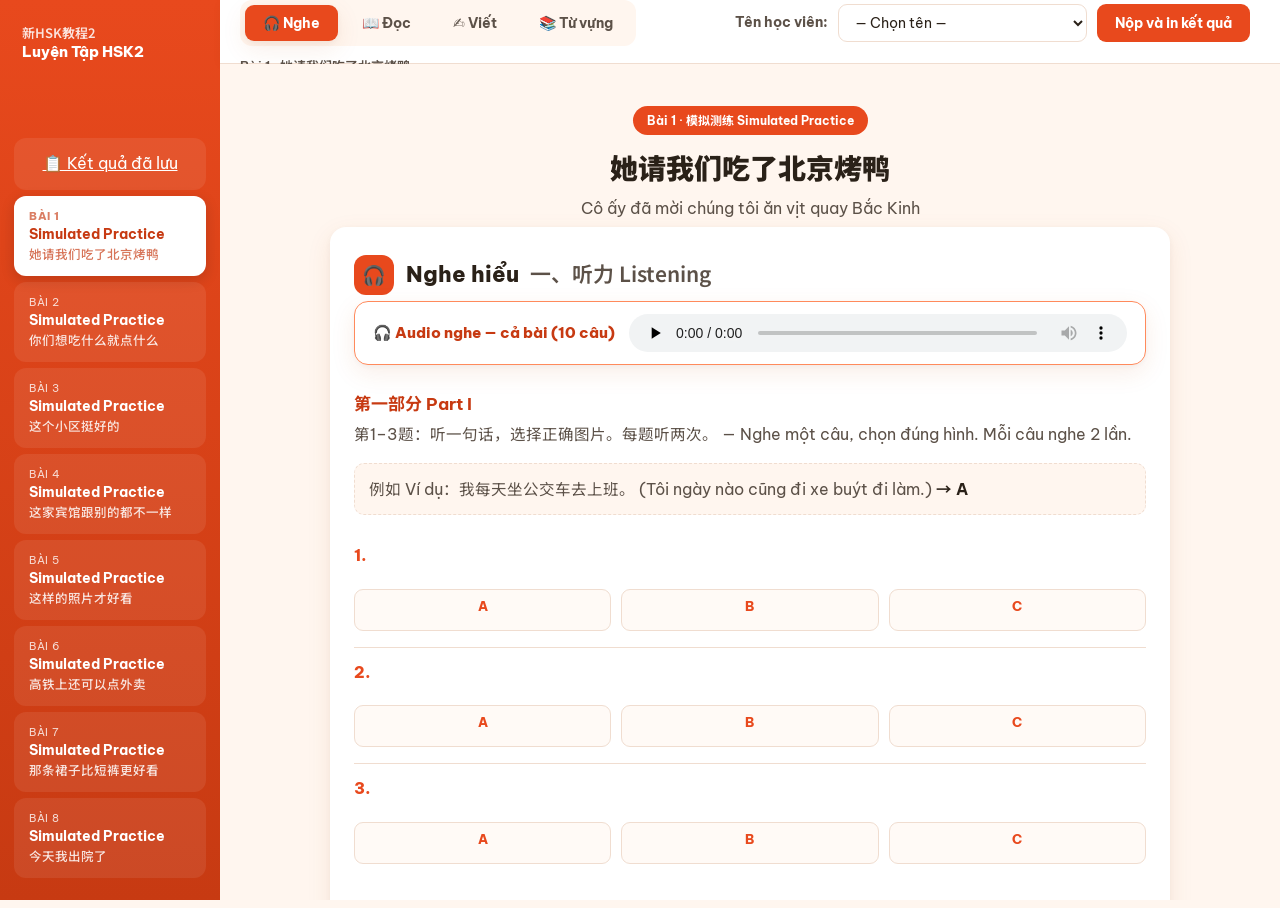
==== index.html @ a1cb7cbd "Add files via upload" ====
<!DOCTYPE html>
<html lang="vi">
<head>
<meta charset="UTF-8">
<meta name="viewport" content="width=device-width, initial-scale=1.0">
<title>HSK2 - Luyện Tập | 新HSK教程2 学练手册</title>
<link rel="icon" href="data:image/svg+xml,<svg xmlns=%22http://www.w3.org/2000/svg%22 viewBox=%220 0 100 100%22><text y=%22.9em%22 font-size=%2290%22>🀄</text></svg>">
<link rel="preconnect" href="https://fonts.googleapis.com">
<link rel="preconnect" href="https://fonts.gstatic.com" crossorigin>
<link href="https://fonts.googleapis.com/css2?family=Noto+Sans+SC:wght@400;500;700;900&family=Be+Vietnam+Pro:wght@400;500;600;700;800&display=swap" rel="stylesheet">
<link rel="stylesheet" href="style.css">
<script src="quiz.js"></script>
</head>
<body>

<div class="shell">
  <aside class="sidebar" id="sidebar">
    <div class="brand">
      <span class="zh">新HSK教程2</span>
      Luyện Tập HSK2
    </div>
    <!-- lesson buttons injected by JS from LESSONS list below -->
    <a href="ketqua.html" target="_blank" class="lesson-btn results-link" style="margin-top:auto;text-align:center;">📋 Kết quả đã lưu</a>
  </aside>

  <div class="content-area">
    <div class="topbar">
      <div class="tab-group" id="tabGroup">
        <button class="tab-btn" data-tab="listening">🎧 Nghe</button>
        <button class="tab-btn" data-tab="reading">📖 Đọc</button>
        <button class="tab-btn" data-tab="writing">✍️ Viết</button>
        <button class="tab-btn" data-tab="vocab">📚 Từ vựng</button>
      </div>
      <div class="hocvien-bar">
        <label for="hocvienSelect">Tên học viên:</label>
        <select id="hocvienSelect"><option value="">— Chọn tên —</option></select>
        <button type="button" class="btn-submit-result" id="btnSubmitResult">Nộp và in kết quả</button>
        <span class="hocvien-toast" id="hocvienToast"></span>
      </div>
      <span class="current-lesson" id="currentLessonLabel"></span>
    </div>
    <div class="frame-wrap">
      <iframe id="lessonFrame" title="Nội dung bài học"></iframe>
    </div>
  </div>
</div>

<script>
// Danh sách bài học — thêm bài mới ở đây khi có nội dung.
// file: đường dẫn tới file .html tương ứng, available: true nếu đã có nội dung thật.
const LESSONS = [
  { id:"bai1", num:"Bài 1", nameVi:"Simulated Practice", nameZh:"她请我们吃了北京烤鸭", file:"bai1.html", available:true },
  { id:"bai2", num:"Bài 2", nameVi:"Simulated Practice", nameZh:"你们想吃什么就点什么", file:"bai2.html", available:true },
  { id:"bai3", num:"Bài 3", nameVi:"Simulated Practice", nameZh:"这个小区挺好的", file:"bai3.html", available:true },
  { id:"bai4", num:"Bài 4", nameVi:"Simulated Practice", nameZh:"这家宾馆跟别的都不一样", file:"bai4.html", available:true },
  { id:"bai5", num:"Bài 5", nameVi:"Simulated Practice", nameZh:"这样的照片才好看", file:"bai5.html", available:true },
  { id:"bai6", num:"Bài 6", nameVi:"Simulated Practice", nameZh:"高铁上还可以点外卖", file:"bai6.html", available:true },
  { id:"bai7", num:"Bài 7", nameVi:"Simulated Practice", nameZh:"那条裙子比短裤更好看", file:"bai7.html", available:true },
  { id:"bai8", num:"Bài 8", nameVi:"Simulated Practice", nameZh:"今天我出院了", file:"bai8.html", available:true },
];

const DEFAULT_TAB = "listening";

let state = {
  lesson: LESSONS.find(l=>l.available) || LESSONS[0],
  tab: DEFAULT_TAB
};

const sidebar = document.getElementById('sidebar');
const frame = document.getElementById('lessonFrame');
const currentLabel = document.getElementById('currentLessonLabel');

function renderSidebar(){
  LESSONS.forEach(lesson=>{
    const btn = document.createElement('button');
    btn.className = 'lesson-btn' + (lesson.available ? '' : ' soon') + (lesson.id === state.lesson.id ? ' active' : '');
    btn.innerHTML = '<div class="num">'+lesson.num+'</div>' +
      '<div class="name">'+lesson.nameVi+'<span class="zh">'+lesson.nameZh+'</span></div>';
    if(lesson.available){
      btn.addEventListener('click', ()=>selectLesson(lesson.id));
    } else {
      btn.disabled = true;
    }
    btn.dataset.lessonId = lesson.id;
    sidebar.appendChild(btn);
  });
}

function renderTabs(){
  document.querySelectorAll('.tab-btn').forEach(btn=>{
    btn.classList.toggle('active', btn.dataset.tab === state.tab);
    btn.addEventListener('click', ()=>selectTab(btn.dataset.tab));
  });
}

function selectLesson(id){
  const lesson = LESSONS.find(l=>l.id === id);
  if(!lesson || !lesson.available) return;
  state.lesson = lesson;
  document.querySelectorAll('.lesson-btn').forEach(b=>{
    b.classList.toggle('active', b.dataset.lessonId === id);
  });
  navigate();
}

function selectTab(tab){
  state.tab = tab;
  document.querySelectorAll('.tab-btn').forEach(b=>{
    b.classList.toggle('active', b.dataset.tab === tab);
  });
  navigate();
}

function navigate(){
  frame.src = state.lesson.file + '#' + state.tab;
  currentLabel.textContent = state.lesson.num + ' · ' + state.lesson.nameZh;
}

renderSidebar();
renderTabs();
navigate();

/* ================================================================
   Tên học viên (dropdown) + Nộp và in kết quả
   Danh sách tên: hocvien/danhsachhocvien.txt (1 tên/dòng, sửa trực tiếp
   file đó để thêm/xoá học viên — xem hocvien/README.md).
   Lưu kết quả theo 2 cách cùng lúc:
     1) localStorage của trình duyệt, ghi đè theo (tên + bài) — xem ketqua.html
     2) Google Sheet qua Apps Script, nếu đã dán link vào SHEET_WEBAPP_URL
        bên dưới — xem hocvien/HUONG-DAN-GOOGLE-SHEET.md
   ================================================================ */
const SHEET_WEBAPP_URL = ""; // dán link Web App (Apps Script) vào đây sau khi deploy — xem hocvien/HUONG-DAN-GOOGLE-SHEET.md

const hocvienSelect = document.getElementById('hocvienSelect');
const btnSubmitResult = document.getElementById('btnSubmitResult');
const hocvienToast = document.getElementById('hocvienToast');
const LAST_HOCVIEN_KEY = 'hsk2_last_hocvien';

function loadHocVienList(){
  fetch('hocvien/danhsachhocvien.txt')
    .then(r => r.ok ? r.text() : Promise.reject())
    .then(text=>{
      const names = text.split('\n').map(s=>s.trim()).filter(Boolean);
      const lastPicked = localStorage.getItem(LAST_HOCVIEN_KEY) || '';
      names.forEach(name=>{
        const opt = document.createElement('option');
        opt.value = name;
        opt.textContent = name;
        if(name === lastPicked) opt.selected = true;
        hocvienSelect.appendChild(opt);
      });
    })
    .catch(()=>{
      const opt = document.createElement('option');
      opt.value = '';
      opt.textContent = 'Không tải được danh sách tên';
      opt.disabled = true;
      hocvienSelect.appendChild(opt);
    });
}
hocvienSelect.addEventListener('change', ()=>{
  if(hocvienSelect.value) localStorage.setItem(LAST_HOCVIEN_KEY, hocvienSelect.value);
});

function collectFromIframe(){
  try {
    const win = frame.contentWindow;
    if(!win || !win.HSK || typeof win.HSK.collectResult !== 'function') return null;
    return win.HSK.collectResult({ lessonId: state.lesson.id, lessonName: state.lesson.num + ' · ' + state.lesson.nameZh });
  } catch(e){
    console.error('Không đọc được đáp án từ bài học:', e);
    return null;
  }
}

function showToast(msg){
  hocvienToast.textContent = msg;
  setTimeout(()=>{ if(hocvienToast.textContent === msg) hocvienToast.textContent = ''; }, 4000);
}

btnSubmitResult.addEventListener('click', ()=>{
  const hocvien = hocvienSelect.value;
  if(!hocvien){
    alert('Vui lòng chọn tên học viên trước khi nộp bài.');
    return;
  }
  const data = collectFromIframe();
  if(!data){
    alert('Chưa tải xong nội dung bài học, vui lòng thử lại sau vài giây.');
    return;
  }
  data.hocvien = hocvien;
  data.timestamp = new Date().toISOString();

  // Phương án 1 — lưu trong trình duyệt, ghi đè theo cặp (tên + bài)
  const key = 'hsk2_result::' + data.lessonId + '::' + hocvien;
  localStorage.setItem(key, JSON.stringify(data));

  // Phương án 2 — gửi lên Google Sheet nếu đã cấu hình endpoint (bỏ qua nếu chưa)
  if(SHEET_WEBAPP_URL){
    fetch(SHEET_WEBAPP_URL, {
      method: 'POST',
      mode: 'no-cors',
      headers: { 'Content-Type': 'text/plain;charset=utf-8' },
      body: JSON.stringify(data)
    }).catch(()=>{});
  }

  // Mở cửa sổ in kết quả (có thể "Lưu thành PDF" thay vì in ra giấy)
  const printWin = window.open('', '_blank', 'width=800,height=900');
  if(printWin){
    printWin.document.write(HSK.buildPrintableHtml(data));
    printWin.document.close();
    printWin.focus();
    setTimeout(()=>{ try{ printWin.print(); }catch(e){} }, 300);
  }

  showToast('Đã lưu kết quả cho ' + hocvien + ' ✓');
});

loadHocVienList();
</script>
</body>
</html>
---- style.css ----
/* ============================================================
   HSK2 Luyện Tập — shared stylesheet
   Dùng chung cho index.html (shell) và mọi file trong lessons/
   ============================================================ */

:root{
  --orange:#e8491d;
  --orange-dark:#c73a12;
  --orange-light:#ff8a5c;
  --cream:#fff6ef;
  --ink:#2a2118;
  --ink-soft:#5c5148;
  --line:#f0ddd0;
  --card:#ffffff;
  --green:#2f9e56;
  --green-bg:#e9f8ee;
  --red:#d13c2f;
  --red-bg:#fdecea;
  --radius:16px;
  --shadow:0 8px 24px rgba(200,90,30,.10), 0 2px 6px rgba(0,0,0,.04);
  --sidebar-w:220px;
  --topbar-h:64px;
}
*{box-sizing:border-box;}
html{scroll-behavior:smooth;}
body{
  margin:0;
  font-family:'Be Vietnam Pro','Noto Sans SC',system-ui,sans-serif;
  background:var(--cream);
  color:var(--ink);
  line-height:1.6;
}
.zh{font-family:'Noto Sans SC','Be Vietnam Pro',sans-serif;}
a{color:inherit;}
img{max-width:100%;}

/* ---------------------------------------------------------
   SHELL LAYOUT (index.html only): sidebar + topbar + iframe
   --------------------------------------------------------- */
.shell{
  display:grid;
  grid-template-columns:var(--sidebar-w) 1fr;
  grid-template-rows:100vh;
  height:100vh;
}
.sidebar{
  background:linear-gradient(180deg, var(--orange) 0%, var(--orange-dark) 100%);
  color:#fff;
  padding:22px 14px;
  overflow-y:auto;
  display:flex;
  flex-direction:column;
  gap:6px;
}
.sidebar .brand{
  font-weight:800;
  font-size:15px;
  padding:0 8px 18px;
  line-height:1.35;
}
.sidebar .brand .zh{display:block;font-size:13px;opacity:.85;font-weight:600;margin-top:2px;}
.lesson-btn{
  display:block;
  width:100%;
  text-align:left;
  background:rgba(255,255,255,.08);
  border:1.5px solid transparent;
  color:#fff;
  padding:12px 14px;
  border-radius:12px;
  font-family:inherit;
  cursor:pointer;
  transition:.15s;
}
.lesson-btn:hover{background:rgba(255,255,255,.18);}
.lesson-btn.active{
  background:#fff;
  color:var(--orange-dark);
  font-weight:800;
  box-shadow:0 4px 14px rgba(0,0,0,.15);
}
.lesson-btn .num{font-size:11px;text-transform:uppercase;letter-spacing:.05em;opacity:.8;}
.lesson-btn.active .num{opacity:.65;}
.lesson-btn .name{font-size:14px;font-weight:700;margin-top:2px;}
.lesson-btn .name .zh{display:block;font-size:12.5px;font-weight:500;opacity:.85;margin-top:1px;}
.lesson-btn.active .name .zh{opacity:.7;}
.lesson-btn.soon{
  opacity:.55;
  cursor:not-allowed;
}
.lesson-btn.soon:hover{background:rgba(255,255,255,.08);}

.content-area{
  display:flex;
  flex-direction:column;
  min-width:0;
}
.topbar{
  height:var(--topbar-h);
  background:#fff;
  border-bottom:1px solid var(--line);
  display:flex;
  align-items:center;
  gap:10px;
  padding:0 20px;
  box-shadow:0 2px 10px rgba(0,0,0,.03);
  flex-wrap:wrap;
}
.tab-group{
  display:flex;
  gap:6px;
  background:var(--cream);
  padding:5px;
  border-radius:12px;
}
.tab-btn{
  border:none;
  background:transparent;
  padding:9px 18px;
  border-radius:9px;
  font-family:inherit;
  font-weight:700;
  font-size:14px;
  color:var(--ink-soft);
  cursor:pointer;
  transition:.15s;
  display:flex;
  align-items:center;
  gap:6px;
}
.tab-btn:hover{color:var(--orange-dark);}
.tab-btn.active{
  background:var(--orange);
  color:#fff;
  box-shadow:var(--shadow);
}
.topbar .current-lesson{
  font-size:13px;
  color:var(--ink-soft);
  font-weight:600;
  white-space:nowrap;
}

/* Thanh chọn tên học viên + nút Nộp và in kết quả (topbar, index.html) */
.hocvien-bar{
  margin-left:auto;
  display:flex;
  align-items:center;
  gap:10px;
  flex-wrap:wrap;
}
.hocvien-bar label{
  font-size:13.5px;
  font-weight:700;
  color:var(--ink-soft);
  white-space:nowrap;
}
.hocvien-bar select{
  border:1.5px solid var(--line);
  border-radius:9px;
  padding:8px 12px;
  font-family:inherit;
  font-size:14px;
  background:#fff;
  color:var(--ink);
  min-width:170px;
  cursor:pointer;
}
.hocvien-bar select:focus{outline:none;border-color:var(--orange-light);}
.btn-submit-result{
  border:none;
  background:var(--orange);
  color:#fff;
  padding:10px 18px;
  border-radius:9px;
  font-weight:700;
  font-size:14px;
  cursor:pointer;
  font-family:inherit;
  white-space:nowrap;
  transition:.15s;
}
.btn-submit-result:hover{background:var(--orange-dark);}
.btn-submit-result:disabled{opacity:.5;cursor:not-allowed;background:var(--orange);}
.hocvien-toast{
  font-size:12.5px;
  color:var(--green);
  font-weight:700;
  white-space:nowrap;
}

.frame-wrap{
  flex:1;
  min-height:0;
}
#lessonFrame{
  width:100%;
  height:100%;
  border:none;
  background:var(--cream);
}

/* Mobile: sidebar becomes a horizontal strip on top */
@media (max-width:820px){
  .shell{
    grid-template-columns:1fr;
    grid-template-rows:auto 1fr;
    height:100vh;
  }
  .sidebar{
    flex-direction:row;
    align-items:center;
    overflow-x:auto;
    padding:12px 10px;
    gap:8px;
  }
  .sidebar .brand{padding:0 10px 0 2px;flex:0 0 auto;border-right:1px solid rgba(255,255,255,.25);margin-right:4px;}
  .lesson-btn{flex:0 0 auto;width:auto;white-space:nowrap;}
  .lesson-btn.results-link{order:99;margin-top:0;margin-left:4px;}
  .topbar{padding:0 12px;height:auto;padding-top:10px;padding-bottom:10px;}
  .hocvien-bar{margin-left:0;width:100%;order:2;}
  .hocvien-bar select{flex:1 1 auto;}
  .topbar .current-lesson{margin-left:0;width:100%;order:3;}
}

/* ---------------------------------------------------------
   Trang kết quả đã lưu (ketqua.html) + cửa sổ in kết quả
   --------------------------------------------------------- */
.ketqua-main{max-width:920px;margin:0 auto;padding:24px 20px 60px;}
.ketqua-main h1{font-size:24px;font-weight:900;margin:6px 0 4px;}
.ketqua-main .sub{color:var(--ink-soft);font-size:15px;margin-bottom:22px;}
.ketqua-table-wrap{overflow-x:auto;background:var(--card);border-radius:var(--radius);box-shadow:var(--shadow);}
table.ketqua-table{width:100%;border-collapse:collapse;font-size:14.5px;}
table.ketqua-table th, table.ketqua-table td{padding:12px 14px;text-align:left;border-bottom:1px solid var(--line);white-space:nowrap;}
table.ketqua-table th{background:var(--cream);color:var(--ink-soft);font-weight:700;font-size:13px;text-transform:uppercase;letter-spacing:.03em;}
table.ketqua-table tr:last-child td{border-bottom:none;}
table.ketqua-table .row-actions{display:flex;gap:6px;}
table.ketqua-table .row-actions button{
  border:1.5px solid var(--line);background:#fff;color:var(--ink);
  padding:6px 12px;border-radius:8px;font-size:13px;font-weight:600;cursor:pointer;font-family:inherit;
}
table.ketqua-table .row-actions button:hover{border-color:var(--orange-light);color:var(--orange-dark);}
table.ketqua-table .row-actions button.danger:hover{border-color:var(--red);color:var(--red);}
.ketqua-empty{padding:50px 20px;text-align:center;color:var(--ink-soft);font-size:16px;}
.ketqua-detail{display:none;background:var(--cream);border-radius:12px;padding:16px 18px;margin:10px 0 18px;font-size:14.5px;line-height:1.7;}
.ketqua-detail.show{display:block;}
.ketqua-detail h4{margin:0 0 6px;color:var(--orange-dark);font-size:14.5px;}
.ketqua-detail .row{margin-bottom:10px;}
.back-link{display:inline-block;margin-bottom:14px;color:var(--orange-dark);font-weight:700;text-decoration:none;font-size:14.5px;}
.back-link:hover{text-decoration:underline;}

/* ---------------------------------------------------------
   LESSON PAGE LAYOUT (files inside lessons/)
   --------------------------------------------------------- */
.lesson-body{
  margin:0;
  background:var(--cream);
}
.lesson-main{
  max-width:880px;
  margin:0 auto;
  padding:24px 20px 90px;
}
.lesson-heading{
  text-align:center;
  padding:18px 10px 6px;
}
.lesson-heading .badge{
  display:inline-block;
  background:var(--orange);
  color:#fff;
  padding:5px 14px;
  border-radius:999px;
  font-size:12px;
  font-weight:700;
  margin-bottom:10px;
}
.lesson-heading h1{
  margin:0 0 4px;
  font-size:clamp(20px,3.4vw,28px);
  font-weight:900;
  color:var(--ink);
}
.lesson-heading p{margin:0;color:var(--ink-soft);font-size:15.5px;}

.tab-section{display:none;}
.tab-section.active{display:block;}

section.card{
  background:var(--card);
  border-radius:var(--radius);
  box-shadow:var(--shadow);
  padding:28px 24px;
  margin-bottom:24px;
}
.section-head{
  display:flex;
  align-items:center;
  gap:12px;
  margin-bottom:6px;
}
.section-head .icon{
  width:40px;height:40px;flex:0 0 40px;
  border-radius:12px;
  background:var(--orange);
  color:#fff;
  display:flex;align-items:center;justify-content:center;
  font-size:19px;
}
.section-head h2{margin:0;font-size:22px;font-weight:800;}
.section-head h2 .zh{font-size:.95em;color:var(--ink-soft);font-weight:600;margin-left:6px;}
.section-note{font-size:15.5px;color:var(--ink-soft);margin:2px 0 20px;padding-left:52px;}

.part{margin-top:26px;}
.part:first-of-type{margin-top:22px;}
.part-title{font-weight:700;font-size:17px;color:var(--orange-dark);margin-bottom:4px;}
.part-instructions{font-size:15.5px;color:var(--ink-soft);margin-bottom:16px;}

.example-box{
  background:var(--cream);
  border:1px dashed var(--line);
  border-radius:10px;
  padding:12px 14px;
  font-size:15.5px;
  line-height:1.7;
  color:var(--ink-soft);
  margin-bottom:16px;
}
.example-box b{color:var(--ink);}

.pic-grid{display:grid;grid-template-columns:repeat(2,1fr);gap:14px;margin-bottom:18px;}
.pic-card{border:1.5px solid var(--line);border-radius:12px;padding:10px 8px 12px;text-align:center;background:#fffaf6;}
.pic-card .emoji{font-size:30px;}
.pic-card .letter{display:inline-block;font-weight:800;color:var(--orange);margin-bottom:6px;font-size:13px;}
.pic-card .cap{font-size:14px;color:var(--ink-soft);margin-top:4px;}
.pic-card img{
  width:100%;
  aspect-ratio:4/3;
  height:auto;
  object-fit:contain;
  border-radius:8px;
  background:#f1e6db;
  display:block;
}

/* Single master audio player for a whole listening section */
.audio-master{
  position:sticky;
  top:10px;
  z-index:5;
  background:#fff;
  border:1.5px solid var(--orange-light);
  border-radius:14px;
  padding:12px 18px;
  margin-bottom:22px;
  box-shadow:var(--shadow);
  display:flex;
  align-items:center;
  gap:14px;
  flex-wrap:wrap;
}
.audio-master .label{
  font-weight:800;
  color:var(--orange-dark);
  font-size:15px;
  white-space:nowrap;
}
.audio-master audio{flex:1 1 220px;height:38px;min-width:200px;}
.audio-master .audio-missing{margin-left:0;}

.q-row{display:flex;flex-wrap:wrap;align-items:center;gap:10px;padding:12px 0;border-top:1px solid var(--line);}
.q-row:first-child{border-top:none;}
.q-num{font-weight:800;color:var(--orange);min-width:26px;}
.q-text{flex:1 1 260px;font-size:16.5px;}
.opt-group{display:flex;flex-wrap:wrap;gap:8px;}
.opt-btn{
  border:1.5px solid var(--line);
  background:#fff;
  padding:8px 15px;
  border-radius:9px;
  font-size:15.5px;
  cursor:pointer;
  transition:.15s;
  font-family:inherit;
  color:var(--ink);
}
.opt-btn:hover{border-color:var(--orange-light);}
.opt-btn.selected{background:var(--orange);border-color:var(--orange);color:#fff;font-weight:600;}
.opt-btn.correct{background:var(--green);border-color:var(--green);color:#fff;font-weight:700;}
.opt-btn.wrong{background:var(--red);border-color:var(--red);color:#fff;font-weight:700;}
.opt-btn.locked{cursor:default;}
.opt-btn.disabled{opacity:.5;cursor:not-allowed;background:#f6f6f6;}

.passage{background:var(--cream);border-radius:10px;padding:14px 16px;font-size:16.5px;line-height:1.7;margin-bottom:12px;}
.passage .passage-num{color:var(--orange-dark);font-weight:800;margin-right:4px;}
.star-q{font-weight:700;margin:10px 0 8px;font-size:16.5px;}
.star-q .star-q-num{color:var(--orange);font-weight:800;margin-right:8px;}

.locked-badge{
  display:inline-flex;align-items:center;gap:6px;font-size:12px;color:var(--ink-soft);
  background:#f2ece5;padding:4px 10px;border-radius:999px;margin-left:4px;
}

.explain{display:none;font-size:15px;color:var(--ink-soft);margin-top:6px;padding-left:34px;}
.explain.show{display:block;}
.explain b{color:var(--green);}

.audio-row{display:flex;align-items:center;gap:10px;margin:4px 0 14px;flex-wrap:wrap;}
.audio-row audio{height:34px;max-width:280px;flex:1 1 240px;}
.audio-missing{font-size:12px;color:var(--ink-soft);font-style:italic;}

/* Writing (书写) components */
.pinyin-tag{
  font-size:14.5px;
  color:var(--ink-soft);
  background:var(--cream);
  border:1px solid var(--line);
  padding:3px 9px;
  border-radius:999px;
}
.text-input{
  border:1.5px solid var(--line);
  border-radius:9px;
  padding:8px 12px;
  font-size:17px;
  font-family:'Noto Sans SC','Be Vietnam Pro',sans-serif;
  width:90px;
  text-align:center;
}
.text-input:focus{outline:none;border-color:var(--orange-light);}
.text-input.correct{background:var(--green-bg);border-color:var(--green);color:var(--green);font-weight:700;}
.text-input.wrong{background:var(--red-bg);border-color:var(--red);color:var(--red);font-weight:700;}

.pic-desc{font-size:15.5px;color:var(--ink-soft);flex:1 1 260px;font-style:italic;}

/* Writing Part II: ảnh lớn bên trái (cỡ giống ảnh Nghe Part I), từ gợi ý +
   ô nhập câu bên phải */
.writing-row{display:flex;gap:18px;align-items:stretch;flex-wrap:wrap;}
.writing-pic{
  width:100%;
  max-width:320px;
  aspect-ratio:4/3;
  object-fit:contain;
  border-radius:12px;
  background:#f1e6db;
  display:block;
  flex:1 1 320px;
}
.example-box .writing-pic{max-width:280px;}
.writing-right{
  flex:1 1 260px;
  min-width:220px;
  display:flex;
  flex-direction:column;
}
.word-tag{
  align-self:flex-start;
  font-weight:800;
  color:#fff;
  background:var(--orange);
  padding:6px 16px;
  border-radius:999px;
  font-size:16px;
  margin-bottom:10px;
}
.writing-textarea{
  width:100%;
  flex:1;
  min-height:120px;
  border:1.5px solid var(--line);
  border-radius:10px;
  padding:10px 12px;
  font-family:'Noto Sans SC','Be Vietnam Pro',sans-serif;
  font-size:16.5px;
  resize:vertical;
}
.writing-textarea:focus{outline:none;border-color:var(--orange-light);}
.reveal-btn{
  margin-top:8px;
  border:1.5px solid var(--orange);
  background:#fff;
  color:var(--orange-dark);
  padding:8px 16px;
  border-radius:999px;
  font-size:15px;
  font-weight:700;
  cursor:pointer;
  font-family:inherit;
}
.reveal-btn:hover{background:var(--orange);color:#fff;}
.sample-answer{
  display:none;
  margin-top:8px;
  background:var(--green-bg);
  border-radius:10px;
  padding:10px 14px;
  font-size:15.5px;
  line-height:1.6;
  color:#1e6b3a;
}
.sample-answer.show{display:block;}
.sample-answer b{color:var(--green);}

.placeholder-box{
  text-align:center;
  padding:50px 20px;
  color:var(--ink-soft);
  font-size:16.5px;
}
.placeholder-box .big{font-size:38px;margin-bottom:10px;}

/* Score bar (reading self-check) */
.score-bar{position:sticky;bottom:16px;display:flex;justify-content:center;z-index:20;margin-top:12px;}
.score-panel{
  background:var(--ink);color:#fff;border-radius:999px;padding:10px 10px 10px 20px;
  display:flex;align-items:center;gap:14px;box-shadow:0 10px 30px rgba(0,0,0,.25);
  flex-wrap:wrap;justify-content:center;
}
.score-panel .txt{font-size:15.5px;font-weight:600;}
.btn{border:none;border-radius:999px;padding:11px 22px;font-weight:700;font-size:15.5px;cursor:pointer;font-family:inherit;}
.btn-primary{background:var(--orange);color:#fff;}
.btn-primary:hover{background:var(--orange-dark);}
.btn-ghost{background:rgba(255,255,255,.12);color:#fff;}
.btn-ghost:hover{background:rgba(255,255,255,.22);}

footer.lesson-footer{text-align:center;padding:20px 20px 10px;font-size:14.5px;color:var(--ink-soft);}

/* ---------------------------------------------------------
   Tab Từ vựng — game "Đố vui tốc độ"
   --------------------------------------------------------- */
.vocab-start, .vocab-end{
  text-align:center;
  padding:50px 20px;
  max-width:420px;
  margin:0 auto;
}
.vocab-start-icon, .vocab-end-icon{font-size:44px;margin-bottom:10px;}
.vocab-start h3, .vocab-end h3{margin:0 0 8px;font-size:22px;font-weight:800;color:var(--ink);}
.vocab-start p{color:var(--ink-soft);font-size:15.5px;margin:0 0 16px;}
.vocab-highscore{
  display:inline-block;
  background:var(--cream);
  border:1px solid var(--line);
  border-radius:999px;
  padding:6px 16px;
  font-size:14.5px;
  font-weight:700;
  color:var(--orange-dark);
  margin-bottom:18px;
}
.vocab-end-score{font-size:34px;font-weight:900;color:var(--orange);margin:6px 0;}
.vocab-end p{color:var(--ink-soft);font-size:15px;margin:0 0 18px;}

.vocab-game{max-width:520px;margin:0 auto;}
.vocab-hud{display:flex;align-items:center;justify-content:space-between;gap:10px;margin-bottom:10px;flex-wrap:wrap;}
.vocab-progress{font-size:14px;color:var(--ink-soft);font-weight:700;}
.vocab-score{font-size:14px;color:var(--ink);font-weight:800;}
.vocab-streak{
  font-size:13px;
  font-weight:800;
  color:#fff;
  background:var(--orange);
  padding:3px 10px;
  border-radius:999px;
}
.vocab-timerbar{
  height:8px;
  background:var(--cream);
  border-radius:999px;
  overflow:hidden;
  margin-bottom:26px;
}
.vocab-timerbar-fill{
  height:100%;
  width:100%;
  background:linear-gradient(90deg, var(--orange), var(--orange-light));
  border-radius:999px;
  transition:width .05s linear;
}
.vocab-word{text-align:center;margin-bottom:28px;}
.vocab-hanzi{
  font-family:'Noto Sans SC',sans-serif;
  font-size:56px;
  font-weight:700;
  color:var(--ink);
  line-height:1.2;
}
.vocab-pinyin{font-size:17px;color:var(--ink-soft);margin-top:4px;}
.vocab-options{display:grid;grid-template-columns:repeat(2,1fr);gap:12px;}
.vocab-opt-btn{
  border:1.5px solid var(--line);
  background:#fff;
  border-radius:12px;
  padding:16px 14px;
  font-size:16px;
  font-weight:600;
  color:var(--ink);
  cursor:pointer;
  font-family:inherit;
  transition:.15s;
  text-align:center;
}
.vocab-opt-btn:hover{border-color:var(--orange-light);}
.vocab-opt-btn.correct{background:var(--green);border-color:var(--green);color:#fff;font-weight:700;}
.vocab-opt-btn.wrong{background:var(--red);border-color:var(--red);color:#fff;font-weight:700;}
.vocab-opt-btn.locked{cursor:default;}

@media (max-width:480px){
  .vocab-hanzi{font-size:44px;}
  .vocab-options{grid-template-columns:1fr;}
}

/* ---------------------------------------------------------
   Nút chọn đáp án dạng ẢNH (bai1 mới — Nghe Phần I: mỗi câu
   có 1 bộ ảnh riêng). Dùng chung cơ chế .opt-btn (selected/
   correct/wrong/locked) nhưng viền/outline thay vì tô nền để
   ảnh bên trong luôn nhìn rõ.
   --------------------------------------------------------- */
.pic-opt-grid{display:grid;grid-template-columns:repeat(3,1fr);gap:10px;margin:10px 0 4px;}
.opt-btn.pic-opt{
  padding:8px 6px 10px;
  background:#fffaf6;
  text-align:center;
  cursor:pointer;
}
.opt-btn.pic-opt .letter{display:block;font-weight:800;color:var(--orange);margin-bottom:6px;font-size:13px;}
.opt-btn.pic-opt img{width:100%;aspect-ratio:4/3;object-fit:contain;border-radius:8px;background:#f1e6db;display:block;}
.opt-btn.pic-opt.selected{background:#fff1e8;border-color:var(--orange);color:inherit;}
.opt-btn.pic-opt.selected .letter{color:var(--orange-dark);}
.opt-btn.pic-opt.correct{background:var(--green-bg);border-color:var(--green);color:inherit;}
.opt-btn.pic-opt.correct .letter{color:var(--green);}
.opt-btn.pic-opt.wrong{background:var(--red-bg);border-color:var(--red);color:inherit;}
.opt-btn.pic-opt.wrong .letter{color:var(--red);}
.opt-btn.pic-opt.locked{cursor:default;}

@media (max-width:480px){
  .pic-opt-grid{grid-template-columns:1fr 1fr;}
}
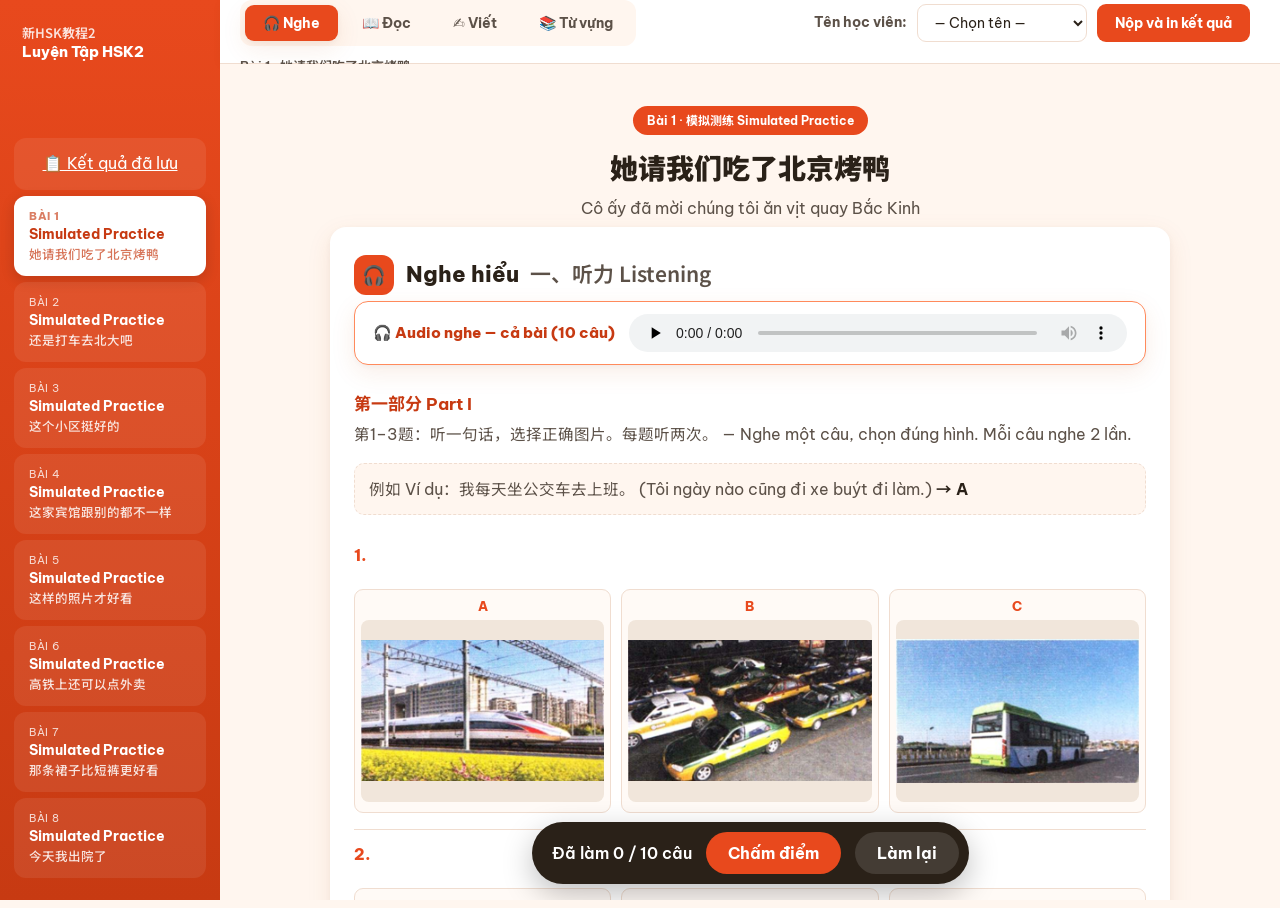
==== commit e6a623cf: "Add files via upload" ====
--- a/index.html
+++ b/index.html
@@ -50,7 +50,7 @@
 // file: đường dẫn tới file .html tương ứng, available: true nếu đã có nội dung thật.
 const LESSONS = [
   { id:"bai1", num:"Bài 1", nameVi:"Simulated Practice", nameZh:"她请我们吃了北京烤鸭", file:"bai1.html", available:true },
-  { id:"bai2", num:"Bài 2", nameVi:"Simulated Practice", nameZh:"你们想吃什么就点什么", file:"bai2.html", available:true },
+  { id:"bai2", num:"Bài 2", nameVi:"Simulated Practice", nameZh:"还是打车去北大吧", file:"bai2.html", available:true },
   { id:"bai3", num:"Bài 3", nameVi:"Simulated Practice", nameZh:"这个小区挺好的", file:"bai3.html", available:true },
   { id:"bai4", num:"Bài 4", nameVi:"Simulated Practice", nameZh:"这家宾馆跟别的都不一样", file:"bai4.html", available:true },
   { id:"bai5", num:"Bài 5", nameVi:"Simulated Practice", nameZh:"这样的照片才好看", file:"bai5.html", available:true },
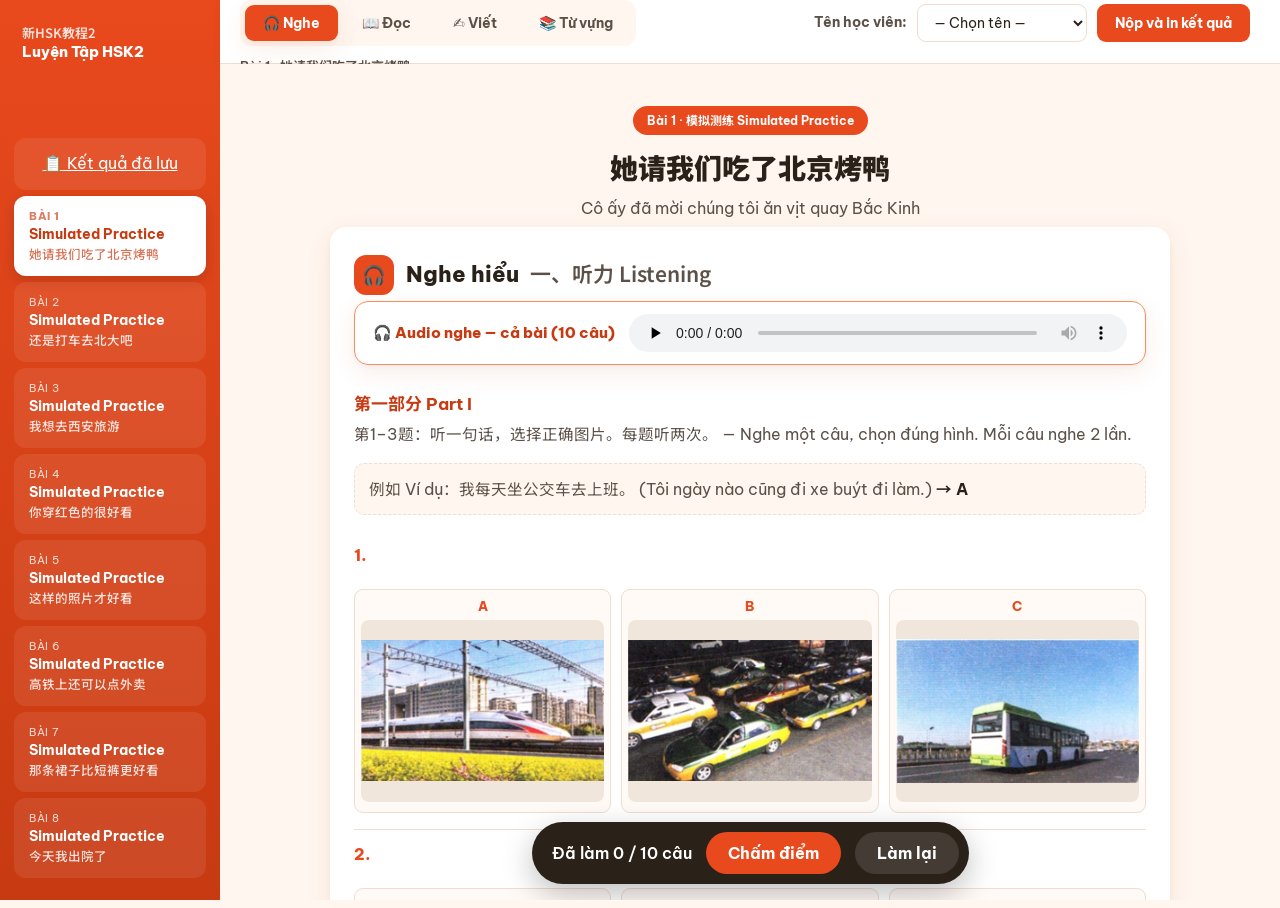
==== commit 6426a587: "Add files via upload" ====
--- a/index.html
+++ b/index.html
@@ -51,8 +51,8 @@
 const LESSONS = [
   { id:"bai1", num:"Bài 1", nameVi:"Simulated Practice", nameZh:"她请我们吃了北京烤鸭", file:"bai1.html", available:true },
   { id:"bai2", num:"Bài 2", nameVi:"Simulated Practice", nameZh:"还是打车去北大吧", file:"bai2.html", available:true },
-  { id:"bai3", num:"Bài 3", nameVi:"Simulated Practice", nameZh:"这个小区挺好的", file:"bai3.html", available:true },
-  { id:"bai4", num:"Bài 4", nameVi:"Simulated Practice", nameZh:"这家宾馆跟别的都不一样", file:"bai4.html", available:true },
+  { id:"bai3", num:"Bài 3", nameVi:"Simulated Practice", nameZh:"我想去西安旅游", file:"bai3.html", available:true },
+  { id:"bai4", num:"Bài 4", nameVi:"Simulated Practice", nameZh:"你穿红色的很好看", file:"bai4.html", available:true },
   { id:"bai5", num:"Bài 5", nameVi:"Simulated Practice", nameZh:"这样的照片才好看", file:"bai5.html", available:true },
   { id:"bai6", num:"Bài 6", nameVi:"Simulated Practice", nameZh:"高铁上还可以点外卖", file:"bai6.html", available:true },
   { id:"bai7", num:"Bài 7", nameVi:"Simulated Practice", nameZh:"那条裙子比短裤更好看", file:"bai7.html", available:true },
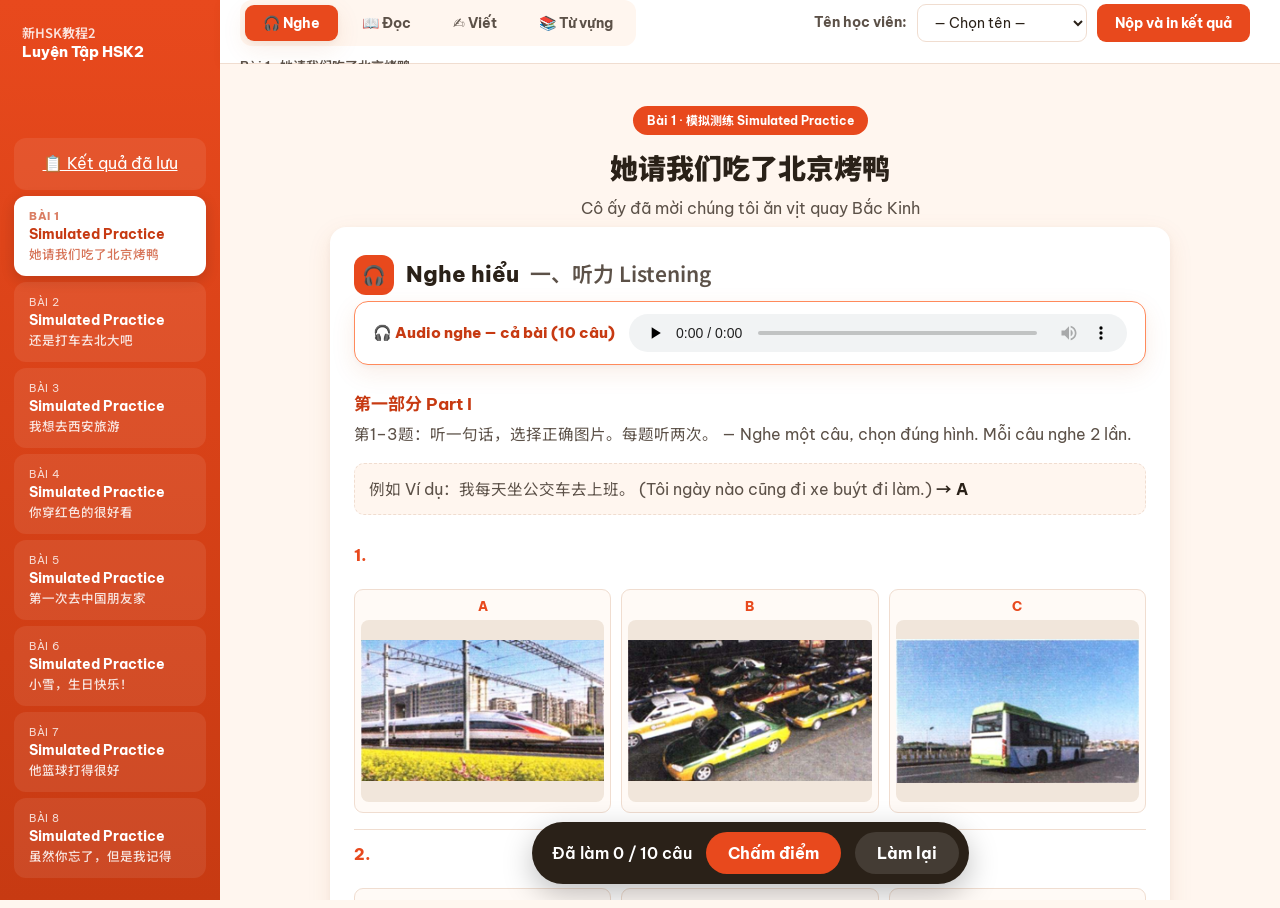
==== commit f600ac06: "Add files via upload" ====
--- a/index.html
+++ b/index.html
@@ -53,10 +53,10 @@
   { id:"bai2", num:"Bài 2", nameVi:"Simulated Practice", nameZh:"还是打车去北大吧", file:"bai2.html", available:true },
   { id:"bai3", num:"Bài 3", nameVi:"Simulated Practice", nameZh:"我想去西安旅游", file:"bai3.html", available:true },
   { id:"bai4", num:"Bài 4", nameVi:"Simulated Practice", nameZh:"你穿红色的很好看", file:"bai4.html", available:true },
-  { id:"bai5", num:"Bài 5", nameVi:"Simulated Practice", nameZh:"这样的照片才好看", file:"bai5.html", available:true },
-  { id:"bai6", num:"Bài 6", nameVi:"Simulated Practice", nameZh:"高铁上还可以点外卖", file:"bai6.html", available:true },
-  { id:"bai7", num:"Bài 7", nameVi:"Simulated Practice", nameZh:"那条裙子比短裤更好看", file:"bai7.html", available:true },
-  { id:"bai8", num:"Bài 8", nameVi:"Simulated Practice", nameZh:"今天我出院了", file:"bai8.html", available:true },
+  { id:"bai5", num:"Bài 5", nameVi:"Simulated Practice", nameZh:"第一次去中国朋友家", file:"bai5.html", available:true },
+  { id:"bai6", num:"Bài 6", nameVi:"Simulated Practice", nameZh:"小雪，生日快乐！", file:"bai6.html", available:true },
+  { id:"bai7", num:"Bài 7", nameVi:"Simulated Practice", nameZh:"他篮球打得很好", file:"bai7.html", available:true },
+  { id:"bai8", num:"Bài 8", nameVi:"Simulated Practice", nameZh:"虽然你忘了，但是我记得", file:"bai8.html", available:true },
 ];
 
 const DEFAULT_TAB = "listening";
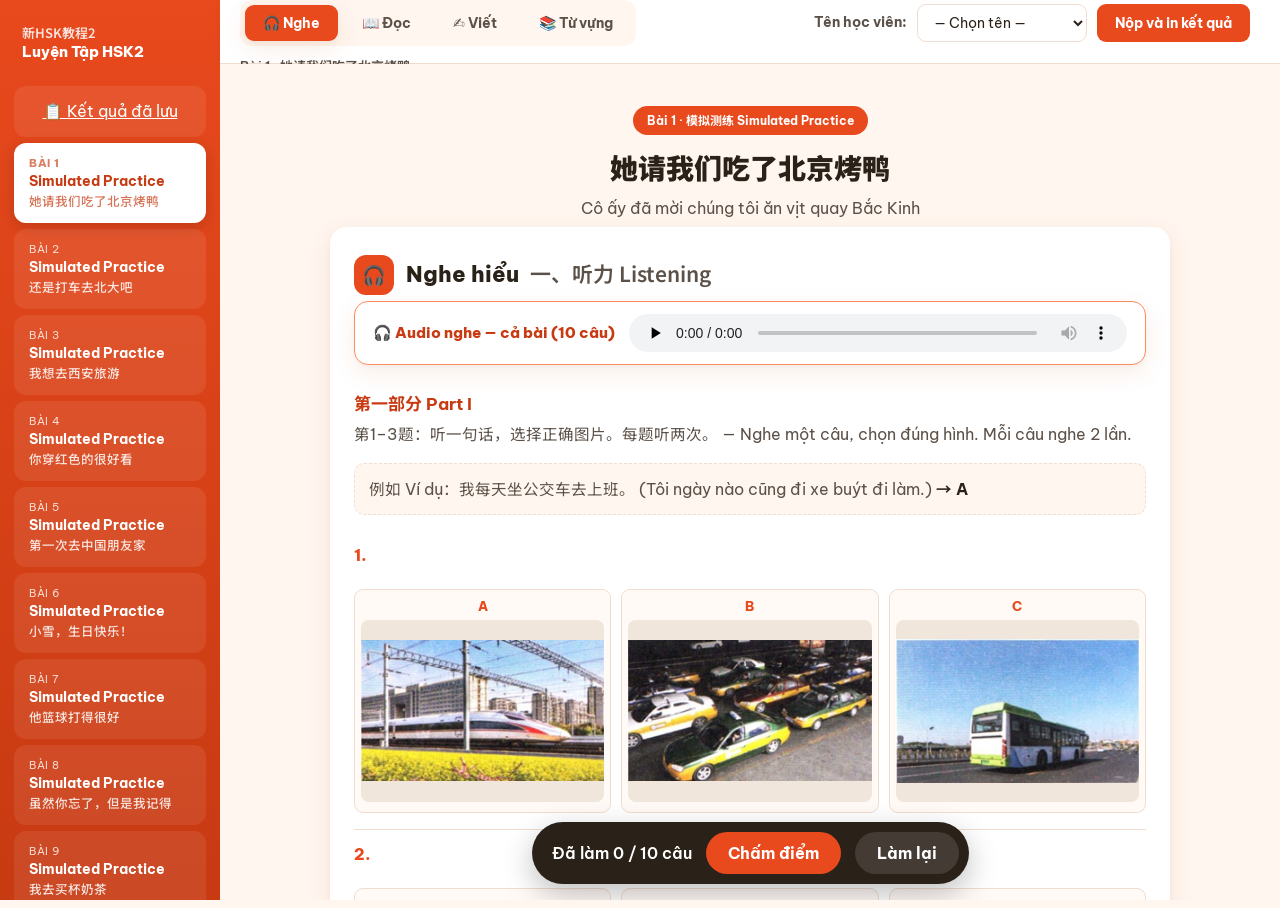
==== commit 2d161c07: "Add files via upload" ====
--- a/index.html
+++ b/index.html
@@ -57,6 +57,13 @@
   { id:"bai6", num:"Bài 6", nameVi:"Simulated Practice", nameZh:"小雪，生日快乐！", file:"bai6.html", available:true },
   { id:"bai7", num:"Bài 7", nameVi:"Simulated Practice", nameZh:"他篮球打得很好", file:"bai7.html", available:true },
   { id:"bai8", num:"Bài 8", nameVi:"Simulated Practice", nameZh:"虽然你忘了，但是我记得", file:"bai8.html", available:true },
+  { id:"bai9", num:"Bài 9", nameVi:"Simulated Practice", nameZh:"我去买杯奶茶", file:"bai9.html", available:true },
+  { id:"bai10", num:"Bài 10", nameVi:"Simulated Practice", nameZh:"就要考试了", file:"bai10.html", available:true },
+  { id:"bai11", num:"Bài 11", nameVi:"Simulated Practice", nameZh:"我最喜欢吃中国菜", file:"bai11.html", available:true },
+  { id:"bai12", num:"Bài 12", nameVi:"Simulated Practice", nameZh:"这里比北京冷多了", file:"bai12.html", available:true },
+  { id:"bai13", num:"Bài 13", nameVi:"Simulated Practice", nameZh:"我们爱上中文课", file:"bai13.html", available:true },
+  { id:"bai14", num:"Bài 14", nameVi:"Simulated Practice", nameZh:"一个人过年多没意思啊", file:"bai14.html", available:true },
+  { id:"bai15", num:"Bài 15", nameVi:"Simulated Practice", nameZh:"我想再去一次中国", file:"bai15.html", available:true },
 ];
 
 const DEFAULT_TAB = "listening";
